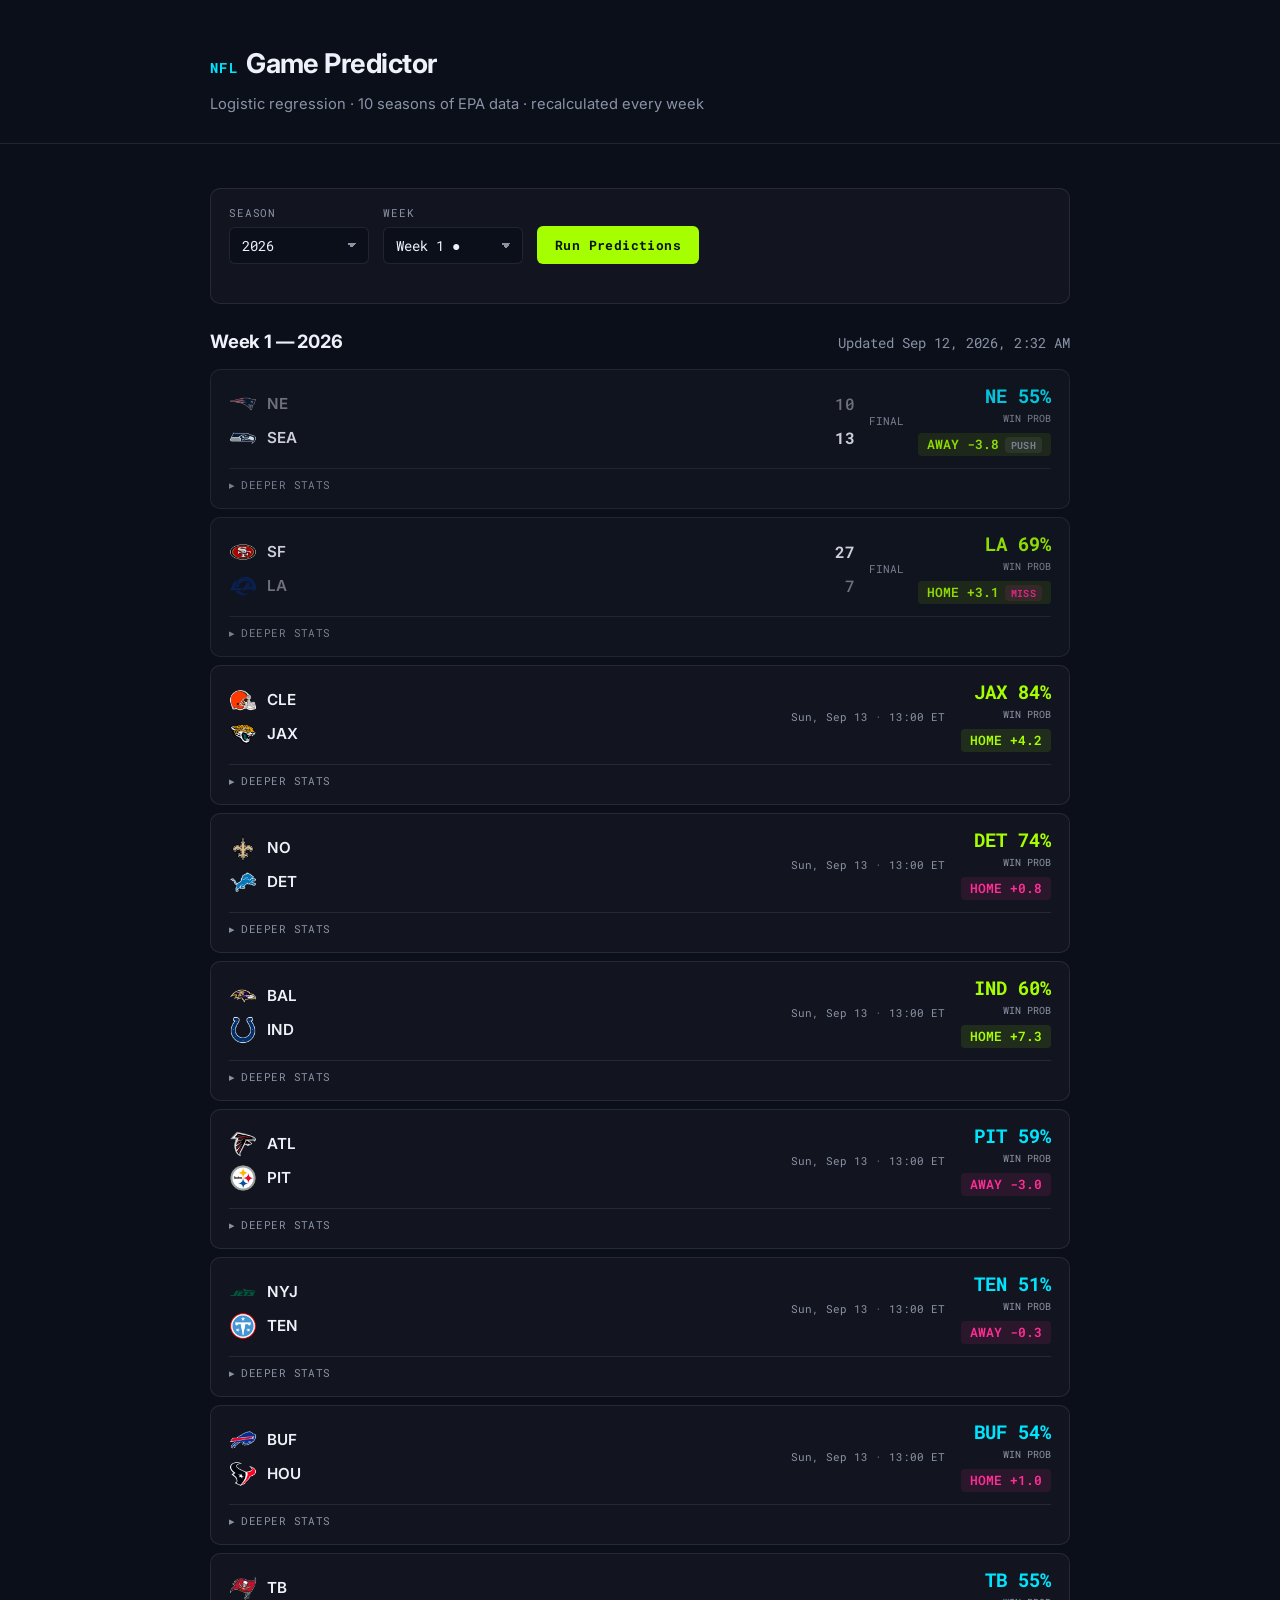
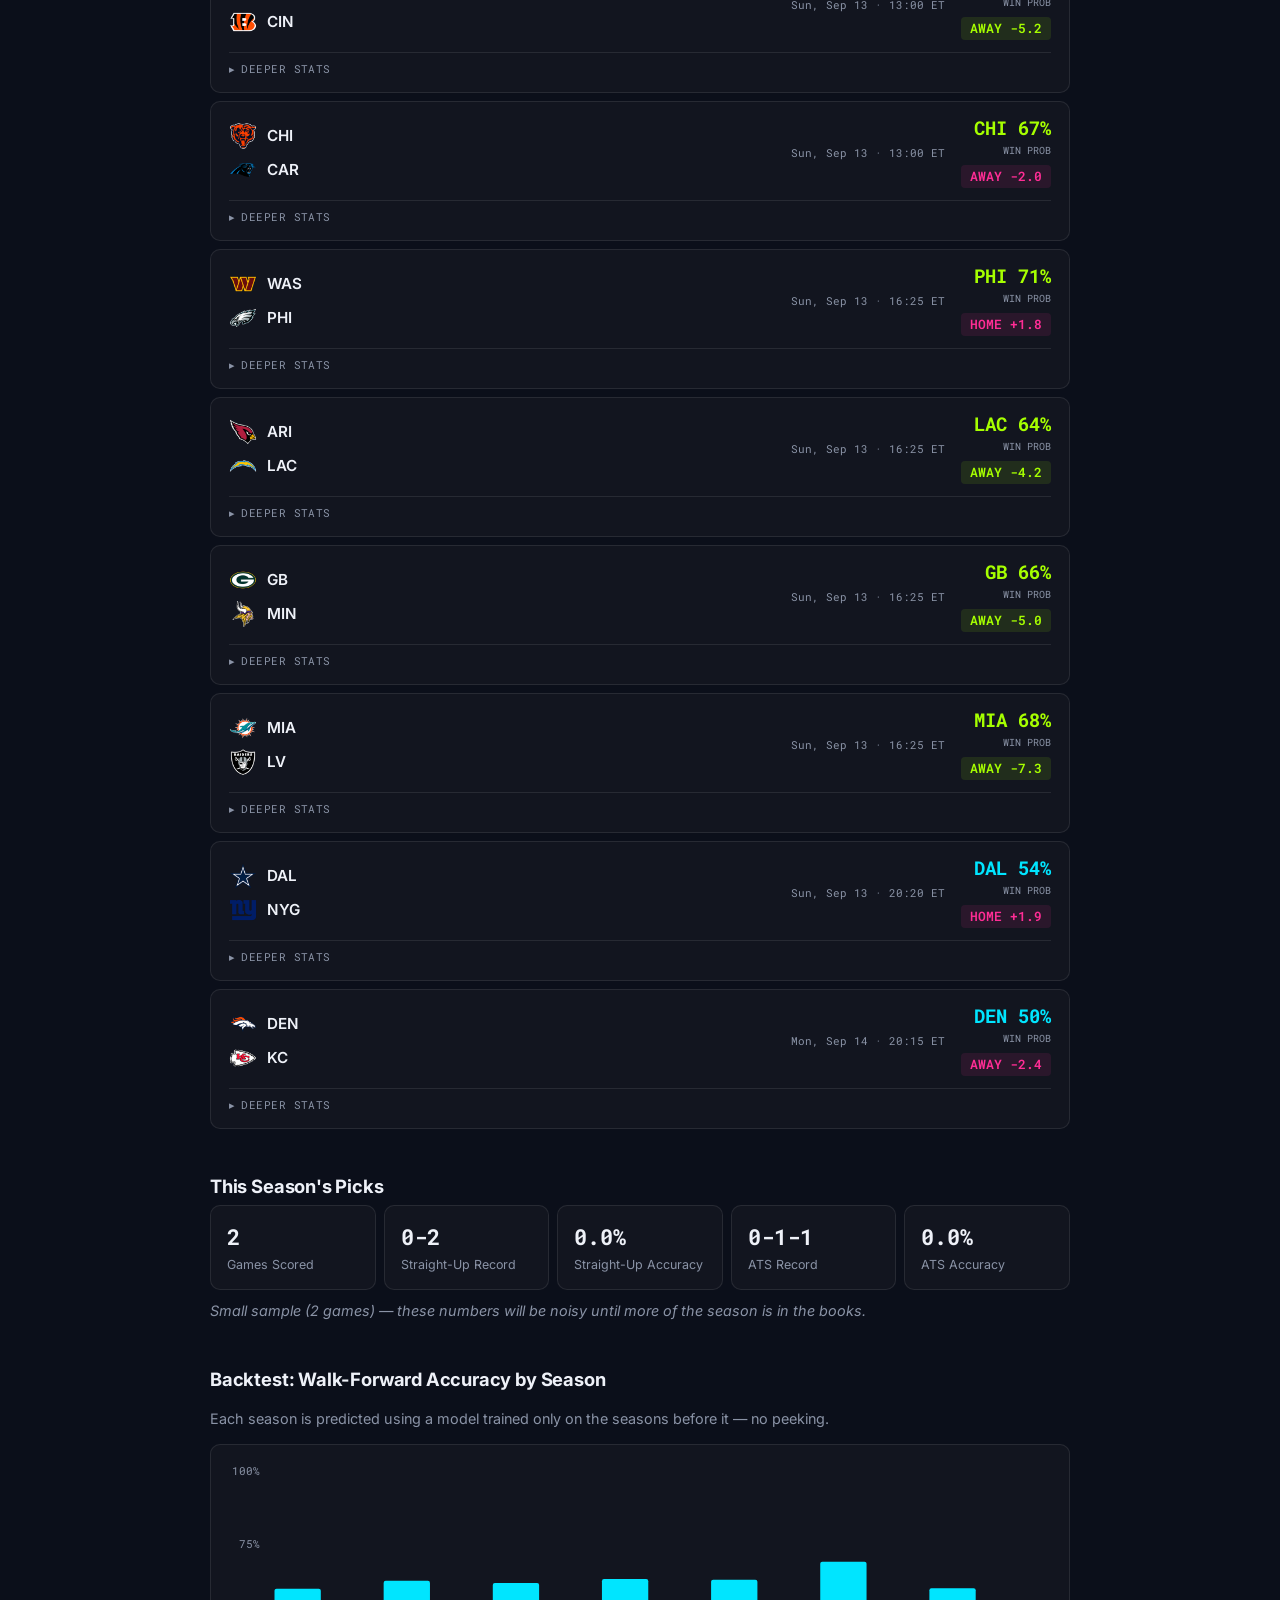
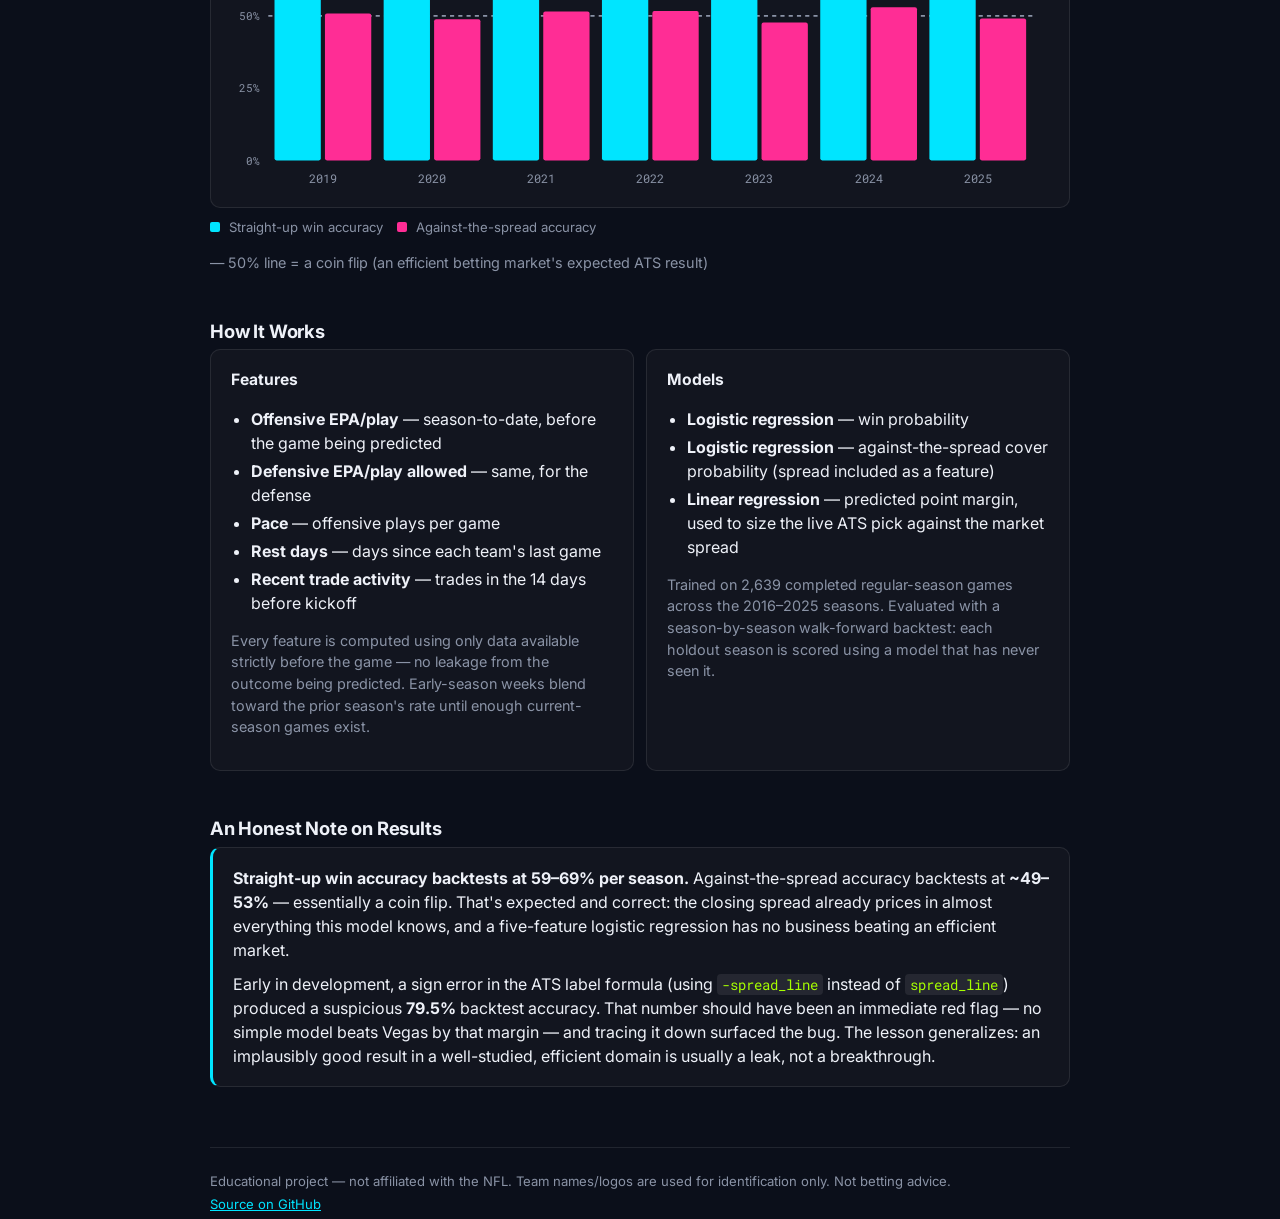
==== docs/index.html @ f8f548cf "Initial commit: NFL game predictor with live GitHub Pages dashboard Logistic regression models (win " ====
<!DOCTYPE html>
<html lang="en">
<head>
<meta charset="UTF-8">
<meta name="viewport" content="width=device-width, initial-scale=1.0">
<title>NFL Game Predictor</title>
<meta name="description" content="A logistic regression model that predicts NFL game outcomes and spreads, trained on 10 seasons of play-by-play data, updated automatically every week.">
<link rel="icon" type="image/svg+xml" href="favicon.svg">

<meta property="og:type" content="website">
<meta property="og:title" content="NFL Game Predictor">
<meta property="og:description" content="A logistic regression model that predicts NFL game outcomes and ATS picks, trained on 10 seasons of play-by-play data, updated automatically every week.">
<meta property="og:url" content="https://jonacardiel.github.io/nfl-game-predictor/">
<meta name="twitter:card" content="summary">
<meta name="twitter:title" content="NFL Game Predictor">
<meta name="twitter:description" content="A logistic regression model that predicts NFL game outcomes and ATS picks, trained on 10 seasons of play-by-play data, updated automatically every week.">

<link rel="preconnect" href="https://fonts.googleapis.com">
<link rel="preconnect" href="https://fonts.gstatic.com" crossorigin>
<link href="https://fonts.googleapis.com/css2?family=Inter:wght@400;600;700&family=Roboto+Mono:wght@400;600;700&display=swap" rel="stylesheet">
<link rel="stylesheet" href="style.css">
</head>
<body>

<header class="site-header">
  <div class="wrap">
    <div class="brand">
      <span class="brand-mark">NFL</span>
      <h1>Game Predictor</h1>
    </div>
    <p class="tagline">Logistic regression &middot; 10 seasons of EPA data &middot; recalculated every week</p>
  </div>
</header>

<main class="wrap">

  <section id="predictions">
    <div class="console">
      <div class="console-row">
        <div class="field">
          <label for="season-select">Season</label>
          <select id="season-select"></select>
        </div>
        <div class="field">
          <label for="week-select">Week</label>
          <select id="week-select"></select>
        </div>
        <button id="run-btn" class="btn-run">
          <span class="btn-label">Run Predictions</span>
        </button>
      </div>
      <div id="console-status" class="console-status muted"></div>
    </div>

    <div id="loading-screen" class="loading-screen" hidden>
      <div class="progress-track"></div>
      <div class="loading-text">Running predictions&hellip;</div>
    </div>

    <div class="section-heading">
      <h2 id="week-title"></h2>
      <span id="last-updated" class="muted mono"></span>
    </div>
    <div id="games-list" class="games-list"></div>
  </section>

  <section id="scorecard">
    <h2>This Season's Picks</h2>
    <div id="scorecard-cards" class="scorecard-cards"></div>
    <p id="scorecard-caveat" class="muted small-sample-note" hidden></p>
  </section>

  <section id="performance">
    <h2>Backtest: Walk-Forward Accuracy by Season</h2>
    <p class="muted">Each season is predicted using a model trained only on the seasons before it — no peeking.</p>
    <div id="chart-container" class="chart-container"></div>
    <div class="legend">
      <span><i class="swatch win"></i> Straight-up win accuracy</span>
      <span><i class="swatch ats"></i> Against-the-spread accuracy</span>
      <span class="muted">— 50% line = a coin flip (an efficient betting market's expected ATS result)</span>
    </div>
  </section>

  <section id="how-it-works">
    <h2>How It Works</h2>
    <div class="how-grid">
      <div class="how-card">
        <h3>Features</h3>
        <ul>
          <li><strong>Offensive EPA/play</strong> — season-to-date, before the game being predicted</li>
          <li><strong>Defensive EPA/play allowed</strong> — same, for the defense</li>
          <li><strong>Pace</strong> — offensive plays per game</li>
          <li><strong>Rest days</strong> — days since each team's last game</li>
          <li><strong>Recent trade activity</strong> — trades in the 14 days before kickoff</li>
        </ul>
        <p class="muted">Every feature is computed using only data available strictly before the game — no leakage from the outcome being predicted. Early-season weeks blend toward the prior season's rate until enough current-season games exist.</p>
      </div>
      <div class="how-card">
        <h3>Models</h3>
        <ul>
          <li><strong>Logistic regression</strong> — win probability</li>
          <li><strong>Logistic regression</strong> — against-the-spread cover probability (spread included as a feature)</li>
          <li><strong>Linear regression</strong> — predicted point margin, used to size the live ATS pick against the market spread</li>
        </ul>
        <p class="muted">Trained on 2,639 completed regular-season games across the 2016–2025 seasons. Evaluated with a season-by-season walk-forward backtest: each holdout season is scored using a model that has never seen it.</p>
      </div>
    </div>
  </section>

  <section id="honest-results">
    <h2>An Honest Note on Results</h2>
    <div class="callout">
      <p><strong>Straight-up win accuracy backtests at 59–69% per season.</strong> Against-the-spread accuracy backtests at <strong>~49–53%</strong> — essentially a coin flip. That's expected and correct: the closing spread already prices in almost everything this model knows, and a five-feature logistic regression has no business beating an efficient market.</p>
      <p>Early in development, a sign error in the ATS label formula (using <code>-spread_line</code> instead of <code>spread_line</code>) produced a suspicious <strong>79.5%</strong> backtest accuracy. That number should have been an immediate red flag — no simple model beats Vegas by that margin — and tracing it down surfaced the bug. The lesson generalizes: an implausibly good result in a well-studied, efficient domain is usually a leak, not a breakthrough.</p>
    </div>
  </section>

  <footer class="site-footer">
    <p>Educational project — not affiliated with the NFL. Team names/logos are used for identification only. Not betting advice.</p>
    <p><a href="https://github.com/jonacardiel/nfl-game-predictor" target="_blank" rel="noopener">Source on GitHub</a></p>
  </footer>

</main>

<script src="app.js"></script>
</body>
</html>
---- docs/style.css ----
:root {
  --bg-primary: #0b0f1a;
  --bg-surface: #12151f;
  --bg-surface-hover: #171b28;
  --border: rgba(255, 255, 255, 0.09);

  --accent-cyan: #00e5ff;
  --accent-lime: #a6ff00;
  --accent-magenta: #ff2d95;

  --text-primary: #eef1f8;
  --text-secondary: #8a93a6;

  --font-ui: "Inter", -apple-system, BlinkMacSystemFont, "Segoe UI", Roboto, Helvetica, Arial, sans-serif;
  --font-mono: "Roboto Mono", "SFMono-Regular", Consolas, "Liberation Mono", Menlo, monospace;

  --radius: 10px;
}

* { box-sizing: border-box; }

html { color-scheme: dark; }

body {
  margin: 0;
  background: var(--bg-primary);
  color: var(--text-primary);
  font-family: var(--font-ui);
  line-height: 1.5;
  -webkit-font-smoothing: antialiased;
}

.wrap { max-width: 900px; margin: 0 auto; padding: 0 20px; }
.muted { color: var(--text-secondary); font-size: 0.9rem; }
.mono { font-family: var(--font-mono); }

/* Header */
.site-header { padding: 44px 0 28px; border-bottom: 1px solid var(--border); }
.brand { display: flex; align-items: baseline; gap: 8px; }
.brand-mark {
  font-family: var(--font-mono);
  font-size: 0.85rem;
  font-weight: 700;
  letter-spacing: 0.1em;
  color: var(--accent-cyan);
}
.site-header h1 {
  margin: 0;
  font-size: 1.7rem;
  font-weight: 700;
  letter-spacing: -0.02em;
}
.site-header .tagline { margin: 8px 0 0; color: var(--text-secondary); font-size: 0.92rem; }

main { padding-bottom: 60px; }
section { margin-top: 44px; }
section h2 { font-size: 1.15rem; margin-bottom: 4px; letter-spacing: -0.01em; font-weight: 700; }

.section-heading {
  display: flex;
  justify-content: space-between;
  align-items: baseline;
  flex-wrap: wrap;
  gap: 6px;
  margin: 24px 0 14px;
}
.section-heading h2 { margin: 0; }

/* Surface: the one shared card style, used flat everywhere */
.console,
.game-card,
.stat-card,
.chart-container,
.how-card {
  background: var(--bg-surface);
  border: 1px solid var(--border);
  border-radius: var(--radius);
}

/* Console (season/week control bar) */
.console { padding: 16px 18px; }
.console-row {
  display: flex;
  align-items: flex-end;
  gap: 14px;
  flex-wrap: wrap;
}
.field { display: flex; flex-direction: column; gap: 6px; }
.field label {
  font-family: var(--font-mono);
  font-size: 0.68rem;
  letter-spacing: 0.08em;
  text-transform: uppercase;
  color: var(--text-secondary);
}
.field select {
  background: var(--bg-primary);
  border: 1px solid var(--border);
  color: var(--text-primary);
  font-family: var(--font-mono);
  font-size: 0.88rem;
  padding: 8px 32px 8px 12px;
  border-radius: 6px;
  min-width: 140px;
  appearance: none;
  cursor: pointer;
  background-image: linear-gradient(45deg, transparent 50%, var(--text-secondary) 50%), linear-gradient(135deg, var(--text-secondary) 50%, transparent 50%);
  background-position: calc(100% - 16px) center, calc(100% - 11px) center;
  background-size: 5px 5px, 5px 5px;
  background-repeat: no-repeat;
}
.field select:focus { outline: none; border-color: var(--accent-cyan); }

.btn-run {
  font-family: var(--font-mono);
  font-weight: 700;
  font-size: 0.82rem;
  letter-spacing: 0.03em;
  color: #05130a;
  background: var(--accent-lime);
  border: none;
  border-radius: 6px;
  padding: 10px 18px;
  cursor: pointer;
}
.btn-run:hover { background: #b8ff33; }
.btn-run:disabled { opacity: 0.5; cursor: default; }

.console-status { margin-top: 10px; font-family: var(--font-mono); font-size: 0.78rem; min-height: 1em; color: var(--accent-magenta); }

/* Loading state — a plain indeterminate progress bar, not a decorative animation */
.loading-screen {
  display: flex;
  flex-direction: column;
  align-items: center;
  justify-content: center;
  gap: 14px;
  padding: 48px 20px;
}
.loading-screen[hidden] { display: none; }
.progress-track {
  width: 200px;
  height: 3px;
  border-radius: 2px;
  background: var(--border);
  overflow: hidden;
  position: relative;
}
.progress-track::after {
  content: "";
  position: absolute;
  top: 0;
  left: -40%;
  width: 40%;
  height: 100%;
  background: var(--accent-cyan);
  animation: indeterminate 1.1s ease-in-out infinite;
}
@keyframes indeterminate {
  0% { left: -40%; }
  100% { left: 100%; }
}
.loading-text {
  font-family: var(--font-mono);
  font-size: 0.76rem;
  letter-spacing: 0.08em;
  color: var(--text-secondary);
}

/* Game cards */
.games-list { display: flex; flex-direction: column; gap: 8px; }

.game-card {
  padding: 16px 18px;
  transition: border-color 0.12s ease;
}
.game-card:hover { border-color: rgba(255, 255, 255, 0.18); }
.game-card.is-final { opacity: 0.85; }

.card-top { display: flex; align-items: center; gap: 14px; }

.matchup-teams { flex: 1; min-width: 0; }
.team-row { display: flex; align-items: center; gap: 10px; padding: 3px 0; }
.team-logo { width: 28px; height: 28px; object-fit: contain; flex-shrink: 0; }
.team-abbr { font-weight: 600; font-size: 0.95rem; min-width: 38px; }
.team-score { margin-left: auto; font-family: var(--font-mono); font-weight: 700; font-size: 1.02rem; }
.team-row.is-loser { opacity: 0.5; }
.team-row.is-loser .team-score { font-weight: 500; }

.kickoff-tag {
  font-family: var(--font-mono);
  font-size: 0.68rem;
  color: var(--text-secondary);
  text-align: right;
  white-space: nowrap;
}

.headline-stats {
  display: flex;
  flex-direction: column;
  align-items: flex-end;
  gap: 6px;
  min-width: 92px;
}
.win-prob {
  font-family: var(--font-mono);
  font-weight: 700;
  font-size: 1.2rem;
  line-height: 1;
}
.win-prob.value-lime { color: var(--accent-lime); }
.win-prob.value-magenta { color: var(--accent-magenta); }
.win-prob.value-cyan { color: var(--accent-cyan); }
.win-prob-label { font-family: var(--font-mono); font-size: 0.65rem; color: var(--text-secondary); }

.ats-line {
  font-family: var(--font-mono);
  font-size: 0.8rem;
  padding: 2px 9px;
  border-radius: 4px;
  font-weight: 600;
  white-space: nowrap;
}
.ats-line.value-lime { background: rgba(166, 255, 0, 0.1); color: var(--accent-lime); }
.ats-line.value-magenta { background: rgba(255, 45, 149, 0.1); color: var(--accent-magenta); }

.badge-inline {
  font-family: var(--font-mono);
  font-size: 0.64rem;
  font-weight: 700;
  letter-spacing: 0.03em;
  padding: 1px 6px;
  border-radius: 4px;
  margin-left: 6px;
}
.badge-inline.correct { background: rgba(166, 255, 0, 0.12); color: var(--accent-lime); }
.badge-inline.incorrect { background: rgba(255, 45, 149, 0.12); color: var(--accent-magenta); }
.badge-inline.push { background: rgba(255, 255, 255, 0.07); color: var(--text-secondary); }

/* Progressive disclosure */
.expand-toggle {
  display: flex;
  align-items: center;
  gap: 6px;
  width: 100%;
  margin-top: 12px;
  padding: 8px 0 0;
  border: none;
  border-top: 1px solid var(--border);
  background: none;
  cursor: pointer;
  font-family: var(--font-mono);
  font-size: 0.7rem;
  letter-spacing: 0.04em;
  color: var(--text-secondary);
  user-select: none;
}
.expand-toggle:hover { color: var(--text-primary); }
.expand-toggle:focus-visible { outline: 2px solid var(--accent-cyan); outline-offset: 2px; }
.expand-toggle .chevron { transition: transform 0.12s ease; font-size: 0.68rem; }
.game-card.is-expanded .expand-toggle .chevron { transform: rotate(90deg); }

.card-detail {
  display: none;
  margin-top: 14px;
  padding-top: 14px;
  border-top: 1px solid var(--border);
}
.game-card.is-expanded .card-detail { display: block; }

.detail-grid {
  display: grid;
  grid-template-columns: repeat(auto-fit, minmax(120px, 1fr));
  gap: 10px 16px;
  margin-bottom: 14px;
}
.detail-item .detail-label {
  font-family: var(--font-mono);
  font-size: 0.63rem;
  text-transform: uppercase;
  letter-spacing: 0.04em;
  color: var(--text-secondary);
  display: block;
}
.detail-item .detail-value {
  font-family: var(--font-mono);
  font-size: 0.9rem;
  font-weight: 600;
}

.sparkline-block { margin-top: 6px; }
.sparkline-block .detail-label {
  font-family: var(--font-mono);
  font-size: 0.63rem;
  text-transform: uppercase;
  letter-spacing: 0.04em;
  color: var(--text-secondary);
  display: block;
  margin-bottom: 6px;
}
.sparkline-block svg { width: 100%; height: 48px; display: block; }
.sparkline-empty { font-size: 0.78rem; color: var(--text-secondary); font-style: italic; }

/* Scorecard */
.scorecard-cards {
  display: grid;
  grid-template-columns: repeat(auto-fit, minmax(150px, 1fr));
  gap: 8px;
}
.stat-card { padding: 14px 16px; }
.stat-card .stat-value { font-family: var(--font-mono); font-size: 1.4rem; font-weight: 700; color: var(--text-primary); }
.stat-card .stat-label { color: var(--text-secondary); font-size: 0.78rem; margin-top: 3px; }

.small-sample-note { margin-top: 10px; font-style: italic; }

/* Chart */
.chart-container { padding: 16px; }
.chart-container svg { width: 100%; height: auto; display: block; }
.legend {
  display: flex;
  flex-wrap: wrap;
  gap: 14px;
  margin-top: 10px;
  font-size: 0.82rem;
  color: var(--text-secondary);
  align-items: center;
}
.legend .swatch { display: inline-block; width: 10px; height: 10px; border-radius: 2px; margin-right: 5px; }
.legend .swatch.win { background: var(--accent-cyan); }
.legend .swatch.ats { background: var(--accent-magenta); }

/* How it works */
.how-grid { display: grid; grid-template-columns: 1fr 1fr; gap: 12px; }
.how-card { padding: 18px 20px; }
.how-card h3 { margin-top: 0; font-size: 0.98rem; }
.how-card ul { margin: 0 0 10px; padding-left: 20px; }
.how-card li { margin-bottom: 4px; }

@media (max-width: 640px) {
  .how-grid { grid-template-columns: 1fr; }
  .card-top { flex-wrap: wrap; }
  .headline-stats { min-width: 0; }
}

/* Callout */
.callout {
  background: var(--bg-surface);
  border: 1px solid var(--border);
  border-left: 3px solid var(--accent-cyan);
  border-radius: var(--radius);
  padding: 18px 20px;
}
.callout p { margin: 0 0 10px; }
.callout p:last-child { margin-bottom: 0; }
.callout code {
  background: rgba(255, 255, 255, 0.08);
  padding: 1px 5px;
  border-radius: 4px;
  font-family: var(--font-mono);
  font-size: 0.88em;
  color: var(--accent-lime);
}

/* Footer */
.site-footer {
  margin-top: 60px;
  padding-top: 20px;
  border-top: 1px solid var(--border);
  color: var(--text-secondary);
  font-size: 0.82rem;
}
.site-footer a { color: var(--accent-cyan); }
.site-footer p { margin: 4px 0; }
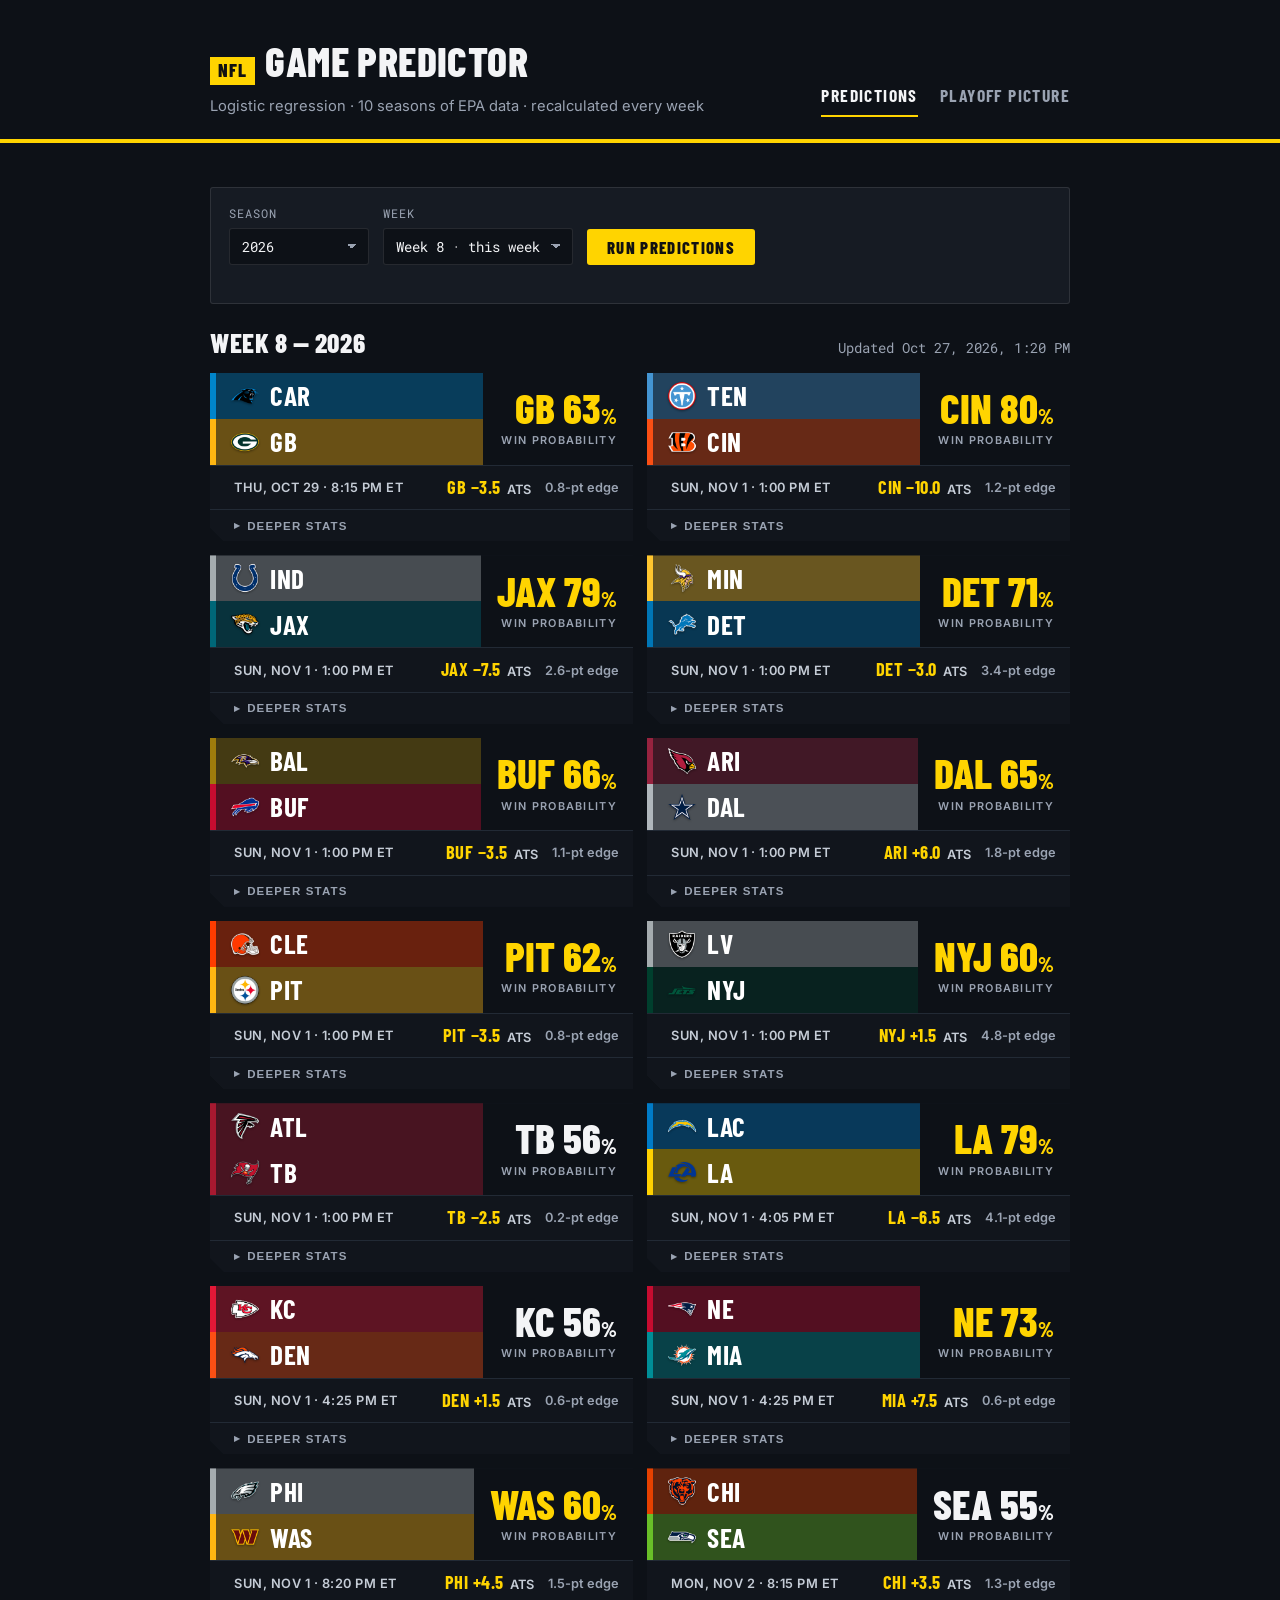
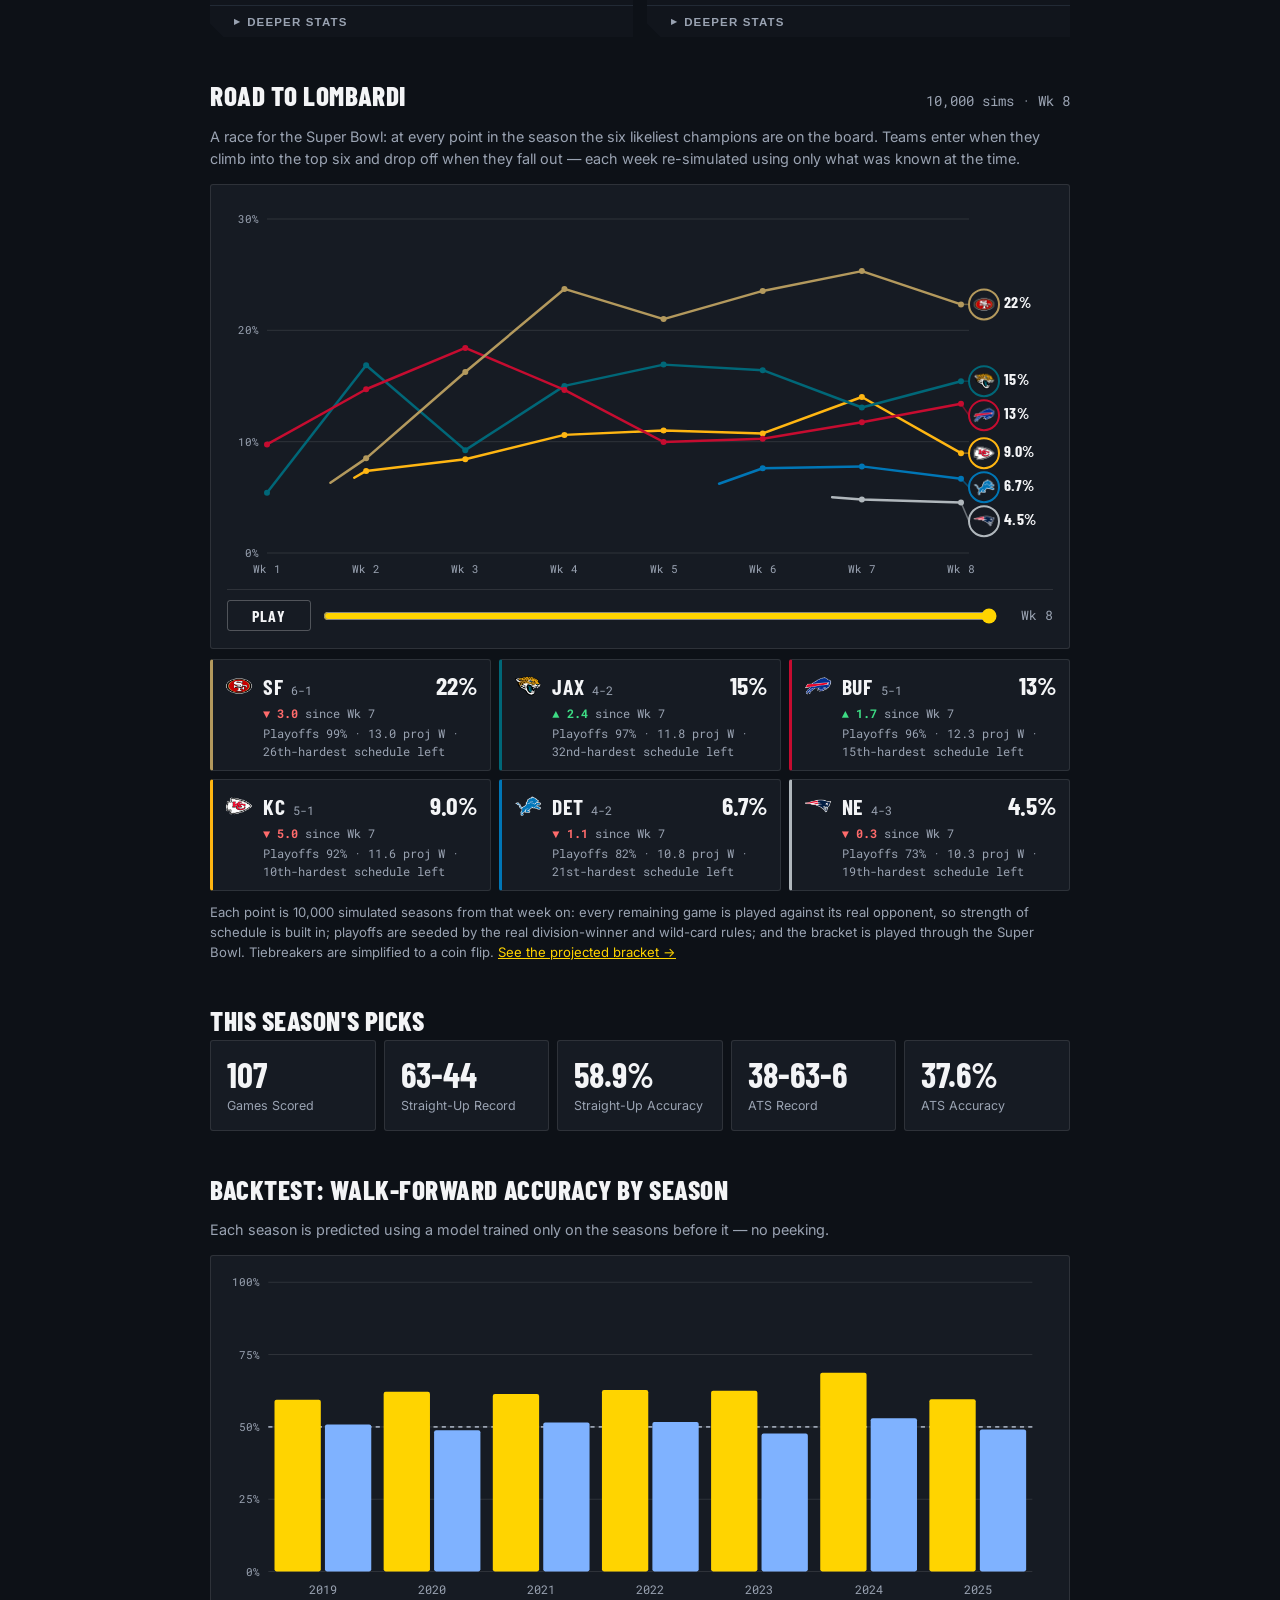
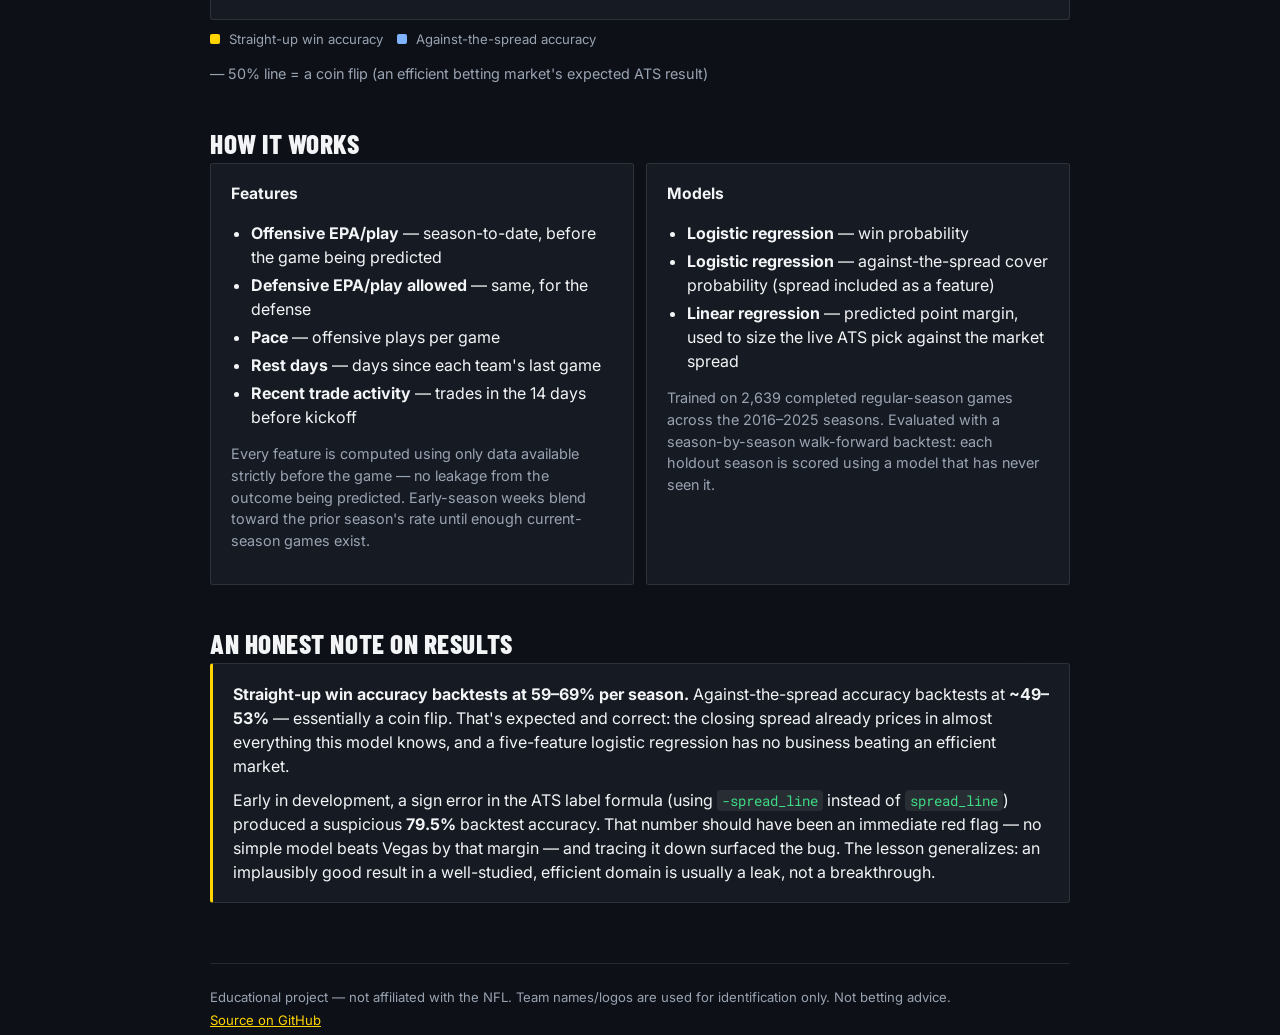
==== commit 6687719f: "Add Road to Lombardi, playoff bracket, audit fixes, broadcast redesign - Season simulation (season_s" ====
--- a/docs/index.html
+++ b/docs/index.html
@@ -17,18 +17,25 @@
 
 <link rel="preconnect" href="https://fonts.googleapis.com">
 <link rel="preconnect" href="https://fonts.gstatic.com" crossorigin>
-<link href="https://fonts.googleapis.com/css2?family=Inter:wght@400;600;700&family=Roboto+Mono:wght@400;600;700&display=swap" rel="stylesheet">
-<link rel="stylesheet" href="style.css">
+<link href="https://fonts.googleapis.com/css2?family=Barlow+Condensed:wght@500;600;700;800&family=Inter:wght@400;600;700&family=Roboto+Mono:wght@400;600;700&display=swap" rel="stylesheet">
+<!-- Bump ?v= on every CSS/JS change so browsers don't pair new HTML with a cached old file. -->
+<link rel="stylesheet" href="style.css?v=2026-10-28.3">
 </head>
 <body>
 
 <header class="site-header">
-  <div class="wrap">
-    <div class="brand">
-      <span class="brand-mark">NFL</span>
-      <h1>Game Predictor</h1>
+  <div class="wrap header-row">
+    <div>
+      <div class="brand">
+        <span class="brand-mark">NFL</span>
+        <h1>Game Predictor</h1>
+      </div>
+      <p class="tagline">Logistic regression &middot; 10 seasons of EPA data &middot; recalculated every week</p>
     </div>
-    <p class="tagline">Logistic regression &middot; 10 seasons of EPA data &middot; recalculated every week</p>
+    <nav class="site-nav" aria-label="Pages">
+      <a href="./" aria-current="page">Predictions</a>
+      <a href="bracket.html">Playoff Picture</a>
+    </nav>
   </div>
 </header>
 
@@ -62,6 +69,24 @@
       <span id="last-updated" class="muted mono"></span>
     </div>
     <div id="games-list" class="games-list"></div>
+  </section>
+
+  <section id="lombardi" hidden>
+    <div class="section-heading">
+      <h2>Road to Lombardi</h2>
+      <span id="lombardi-meta" class="muted mono"></span>
+    </div>
+    <p class="muted">A race for the Super Bowl: at every point in the season the six likeliest champions are on the board. Teams enter when they climb into the top six and drop off when they fall out — each week re-simulated using only what was known at the time.</p>
+    <div class="chart-container lombardi-chart">
+      <div id="lombardi-plot" class="lombardi-plot"></div>
+      <div class="lombardi-controls">
+        <button id="lombardi-play" class="btn-ghost" type="button">Play</button>
+        <input id="lombardi-scrub" type="range" min="0" max="0" step="0.01" value="0" aria-label="Season week">
+        <span id="lombardi-week" class="lombardi-week" aria-live="polite"></span>
+      </div>
+    </div>
+    <div id="lombardi-legend" class="lombardi-legend"></div>
+    <p class="muted lombardi-note">Each point is <span id="lombardi-sims">10,000</span> simulated seasons from that week on: every remaining game is played against its real opponent, so strength of schedule is built in; playoffs are seeded by the real division-winner and wild-card rules; and the bracket is played through the Super Bowl. Tiebreakers are simplified to a coin flip. <a href="bracket.html">See the projected bracket &rarr;</a></p>
   </section>
 
   <section id="scorecard">
@@ -122,6 +147,6 @@
 
 </main>
 
-<script src="app.js"></script>
+<script src="app.js?v=2026-10-28.3"></script>
 </body>
 </html>
--- a/docs/style.css
+++ b/docs/style.css
@@ -1,20 +1,23 @@
 :root {
-  --bg-primary: #0b0f1a;
-  --bg-surface: #12151f;
-  --bg-surface-hover: #171b28;
-  --border: rgba(255, 255, 255, 0.09);
-
-  --accent-cyan: #00e5ff;
-  --accent-lime: #a6ff00;
-  --accent-magenta: #ff2d95;
-
-  --text-primary: #eef1f8;
-  --text-secondary: #8a93a6;
+  --bg-primary: #0d1117;
+  --bg-surface: #161b23;
+  --bg-surface-hover: #1c222c;
+  --border: rgba(255, 255, 255, 0.1);
+
+  /* First-down-line yellow is the one brand accent; green/red only ever mean hit/miss. */
+  --accent: #ffd400;
+  --good: #3ddc84;
+  --bad: #ff6b6b;
+  --series-b: #7fb2ff;
+
+  --text-primary: #f3f4f6;
+  --text-secondary: #9aa3b2;
 
   --font-ui: "Inter", -apple-system, BlinkMacSystemFont, "Segoe UI", Roboto, Helvetica, Arial, sans-serif;
+  --font-display: "Barlow Condensed", "Arial Narrow", "Roboto Condensed", Impact, sans-serif;
   --font-mono: "Roboto Mono", "SFMono-Regular", Consolas, "Liberation Mono", Menlo, monospace;
 
-  --radius: 10px;
+  --radius: 3px;
 }
 
 * { box-sizing: border-box; }
@@ -35,26 +38,62 @@
 .mono { font-family: var(--font-mono); }
 
 /* Header */
-.site-header { padding: 44px 0 28px; border-bottom: 1px solid var(--border); }
-.brand { display: flex; align-items: baseline; gap: 8px; }
+.site-header { padding: 40px 0 0; border-bottom: 4px solid var(--accent); }
+.brand { display: flex; align-items: baseline; gap: 10px; }
 .brand-mark {
-  font-family: var(--font-mono);
-  font-size: 0.85rem;
-  font-weight: 700;
-  letter-spacing: 0.1em;
-  color: var(--accent-cyan);
+  font-family: var(--font-display);
+  font-size: 1.15rem;
+  font-weight: 800;
+  letter-spacing: 0.06em;
+  color: #111;
+  background: var(--accent);
+  padding: 0 8px;
+  line-height: 1.5;
 }
 .site-header h1 {
   margin: 0;
-  font-size: 1.7rem;
+  font-family: var(--font-display);
+  font-size: 2.6rem;
+  font-weight: 800;
+  line-height: 1;
+  letter-spacing: 0.01em;
+  text-transform: uppercase;
+}
+.site-header .tagline { margin: 10px 0 0; color: var(--text-secondary); font-size: 0.92rem; }
+
+.header-row { display: flex; justify-content: space-between; align-items: flex-end; flex-wrap: wrap; gap: 16px 32px; padding-bottom: 22px; }
+.site-nav { display: flex; gap: 22px; }
+.site-nav a {
+  font-family: var(--font-display);
+  font-size: 1.1rem;
   font-weight: 700;
-  letter-spacing: -0.02em;
-}
-.site-header .tagline { margin: 8px 0 0; color: var(--text-secondary); font-size: 0.92rem; }
+  letter-spacing: 0.08em;
+  text-transform: uppercase;
+  color: var(--text-secondary);
+  text-decoration: none;
+  padding: 6px 0;
+  border-bottom: 2px solid transparent;
+}
+.site-nav a:hover { color: var(--text-primary); }
+.site-nav a[aria-current="page"] { color: var(--text-primary); border-bottom-color: var(--accent); }
+.site-nav a:focus-visible { outline: 2px solid var(--accent); outline-offset: 3px; }
+
+.wrap-wide { max-width: 1240px; }
+
+/* Shared SVG chart text */
+.chart-axis { font-family: var(--font-mono); font-size: 11px; fill: var(--text-secondary); }
 
 main { padding-bottom: 60px; }
 section { margin-top: 44px; }
-section h2 { font-size: 1.15rem; margin-bottom: 4px; letter-spacing: -0.01em; font-weight: 700; }
+section h2 {
+  font-family: var(--font-display);
+  font-size: 1.7rem;
+  line-height: 1.1;
+  margin-bottom: 4px;
+  letter-spacing: 0.02em;
+  text-transform: uppercase;
+  font-weight: 800;
+}
 
 .section-heading {
   display: flex;
@@ -68,7 +107,6 @@
 
 /* Surface: the one shared card style, used flat everywhere */
 .console,
-.game-card,
 .stat-card,
 .chart-container,
 .how-card {
@@ -88,7 +126,7 @@
 .field { display: flex; flex-direction: column; gap: 6px; }
 .field label {
   font-family: var(--font-mono);
-  font-size: 0.68rem;
+  font-size: 0.75rem;
   letter-spacing: 0.08em;
   text-transform: uppercase;
   color: var(--text-secondary);
@@ -100,7 +138,7 @@
   font-family: var(--font-mono);
   font-size: 0.88rem;
   padding: 8px 32px 8px 12px;
-  border-radius: 6px;
+  border-radius: var(--radius);
   min-width: 140px;
   appearance: none;
   cursor: pointer;
@@ -109,24 +147,28 @@
   background-size: 5px 5px, 5px 5px;
   background-repeat: no-repeat;
 }
-.field select:focus { outline: none; border-color: var(--accent-cyan); }
+.field select:focus { border-color: var(--accent); }
+.field select:focus-visible { outline: 2px solid var(--accent); outline-offset: 2px; }
 
 .btn-run {
-  font-family: var(--font-mono);
-  font-weight: 700;
-  font-size: 0.82rem;
-  letter-spacing: 0.03em;
-  color: #05130a;
-  background: var(--accent-lime);
+  font-family: var(--font-display);
+  font-weight: 800;
+  font-size: 1.05rem;
+  letter-spacing: 0.08em;
+  text-transform: uppercase;
+  color: #111;
+  background: var(--accent);
   border: none;
-  border-radius: 6px;
-  padding: 10px 18px;
+  border-radius: var(--radius);
+  padding: 8px 20px;
   cursor: pointer;
 }
-.btn-run:hover { background: #b8ff33; }
+.btn-run:hover { background: #ffe033; }
+.btn-run:active { background: #e6bf00; transform: scale(0.97); }
+.btn-run:focus-visible { outline: 2px solid var(--accent); outline-offset: 2px; }
 .btn-run:disabled { opacity: 0.5; cursor: default; }
 
-.console-status { margin-top: 10px; font-family: var(--font-mono); font-size: 0.78rem; min-height: 1em; color: var(--accent-magenta); }
+.console-status { margin-top: 10px; font-family: var(--font-mono); font-size: 0.78rem; min-height: 1em; color: var(--bad); }
 
 /* Loading state — a plain indeterminate progress bar, not a decorative animation */
 .loading-screen {
@@ -153,7 +195,7 @@
   left: -40%;
   width: 40%;
   height: 100%;
-  background: var(--accent-cyan);
+  background: var(--accent);
   animation: indeterminate 1.1s ease-in-out infinite;
 }
 @keyframes indeterminate {
@@ -167,75 +209,107 @@
   color: var(--text-secondary);
 }
 
-/* Game cards */
-.games-list { display: flex; flex-direction: column; gap: 8px; }
+/* Game cards: a TV score bug. Team-color slabs on the left, win probability on the right,
+   a data strip along the bottom. Collapsed cards use a darkened tint of each team's color so
+   sixteen of them don't shout; expanding a card brings the slabs up to full color. */
+.games-list {
+  display: grid;
+  grid-template-columns: repeat(2, minmax(0, 1fr));
+  gap: 14px;
+}
+.games-list.is-refreshing { opacity: 0.45; pointer-events: none; transition: opacity 0.1s ease; }
 
 .game-card {
-  padding: 16px 18px;
-  transition: border-color 0.12s ease;
-}
-.game-card:hover { border-color: rgba(255, 255, 255, 0.18); }
-.game-card.is-final { opacity: 0.85; }
-
-.card-top { display: flex; align-items: center; gap: 14px; }
-
-.matchup-teams { flex: 1; min-width: 0; }
-.team-row { display: flex; align-items: center; gap: 10px; padding: 3px 0; }
-.team-logo { width: 28px; height: 28px; object-fit: contain; flex-shrink: 0; }
-.team-abbr { font-weight: 600; font-size: 0.95rem; min-width: 38px; }
-.team-score { margin-left: auto; font-family: var(--font-mono); font-weight: 700; font-size: 1.02rem; }
-.team-row.is-loser { opacity: 0.5; }
-.team-row.is-loser .team-score { font-weight: 500; }
-
-.kickoff-tag {
-  font-family: var(--font-mono);
-  font-size: 0.68rem;
-  color: var(--text-secondary);
-  text-align: right;
-  white-space: nowrap;
-}
+  background: var(--bg-surface);
+  clip-path: polygon(0 0, 100% 0, 100% 100%, 14px 100%, 0 calc(100% - 14px));
+}
+.game-card.is-expanded { grid-column: 1 / -1; }
+
+.card-top { display: grid; grid-template-columns: minmax(0, 1fr) auto; align-items: stretch; }
+.matchup-teams { min-width: 0; }
+
+.team-row {
+  --fill: color-mix(in srgb, var(--team) 38%, #0d1117);
+  display: flex;
+  align-items: center;
+  gap: 10px;
+  height: 46px;
+  padding: 0 14px;
+  background: var(--fill);
+  border-left: 6px solid var(--team);
+  color: #fff;
+  transition: background 0.15s ease;
+}
+.game-card.is-expanded .team-row { background: var(--team); color: var(--on-team); }
+.team-logo { width: 30px; height: 30px; object-fit: contain; flex-shrink: 0; filter: drop-shadow(0 1px 1px rgba(0, 0, 0, 0.4)); }
+.team-abbr { font-family: var(--font-display); font-weight: 700; font-size: 1.7rem; line-height: 1; letter-spacing: 0.02em; }
+.team-score { margin-left: auto; font-family: var(--font-display); font-weight: 800; font-size: 1.9rem; line-height: 1; }
+/* A finished game's loser steps back with a flatter fill, not opacity (keeps text contrast). */
+.team-row.is-loser { --fill: color-mix(in srgb, var(--team) 14%, #0d1117); color: var(--text-secondary); }
+.game-card.is-expanded .team-row.is-loser { background: color-mix(in srgb, var(--team) 40%, #0d1117); color: #fff; }
+.team-row.is-loser .team-score { font-weight: 600; }
+.team-row.is-loser .team-logo { opacity: 0.6; }
 
 .headline-stats {
   display: flex;
   flex-direction: column;
   align-items: flex-end;
+  justify-content: center;
   gap: 6px;
-  min-width: 92px;
+  min-width: 150px;
+  padding: 0 16px;
+  background: var(--bg-primary);
 }
 .win-prob {
-  font-family: var(--font-mono);
-  font-weight: 700;
-  font-size: 1.2rem;
-  line-height: 1;
-}
-.win-prob.value-lime { color: var(--accent-lime); }
-.win-prob.value-magenta { color: var(--accent-magenta); }
-.win-prob.value-cyan { color: var(--accent-cyan); }
-.win-prob-label { font-family: var(--font-mono); font-size: 0.65rem; color: var(--text-secondary); }
-
-.ats-line {
-  font-family: var(--font-mono);
+  font-family: var(--font-display);
+  font-weight: 800;
+  font-size: 2.6rem;
+  line-height: 0.9;
+  white-space: nowrap;
+  color: var(--text-primary);
+}
+.win-prob small { font-size: 0.5em; }
+.win-prob.value-lime { color: var(--accent); }
+.win-prob.value-muted { color: var(--text-secondary); }
+.win-prob-label {
+  font-size: 0.68rem;
+  font-weight: 600;
+  letter-spacing: 0.12em;
+  text-transform: uppercase;
+  color: var(--text-secondary);
+}
+
+.card-strip {
+  display: flex;
+  align-items: center;
+  flex-wrap: wrap;
+  gap: 4px 14px;
+  padding: 8px 14px 8px 24px;
+  background: #11151c;
+  border-top: 1px solid #222a35;
   font-size: 0.8rem;
-  padding: 2px 9px;
-  border-radius: 4px;
   font-weight: 600;
-  white-space: nowrap;
-}
-.ats-line.value-lime { background: rgba(166, 255, 0, 0.1); color: var(--accent-lime); }
-.ats-line.value-magenta { background: rgba(255, 45, 149, 0.1); color: var(--accent-magenta); }
+  color: #c5ccd6;
+}
+.kickoff-tag { margin-right: auto; font-size: 0.8rem; font-weight: 600; letter-spacing: 0.04em; text-transform: uppercase; color: #c5ccd6; white-space: nowrap; }
+.kickoff-tag.is-final { color: var(--text-primary); }
+.ats-line { white-space: nowrap; }
+.ats-line b { margin-right: 3px; font-family: var(--font-display); font-size: 1.15rem; font-weight: 700; letter-spacing: 0.03em; color: var(--accent); }
+.ats-line.value-muted, .ats-line.value-muted b { color: var(--text-secondary); }
+.ats-edge { color: var(--text-secondary); white-space: nowrap; }
 
 .badge-inline {
-  font-family: var(--font-mono);
-  font-size: 0.64rem;
-  font-weight: 700;
-  letter-spacing: 0.03em;
-  padding: 1px 6px;
-  border-radius: 4px;
   margin-left: 6px;
-}
-.badge-inline.correct { background: rgba(166, 255, 0, 0.12); color: var(--accent-lime); }
-.badge-inline.incorrect { background: rgba(255, 45, 149, 0.12); color: var(--accent-magenta); }
-.badge-inline.push { background: rgba(255, 255, 255, 0.07); color: var(--text-secondary); }
+  padding: 0 6px;
+  font-family: var(--font-display);
+  font-size: 0.85rem;
+  font-weight: 800;
+  letter-spacing: 0.08em;
+  color: #111;
+}
+.badge-inline.correct { background: var(--good); }
+.badge-inline.incorrect { background: var(--bad); }
+.badge-inline.push { background: var(--text-secondary); }
 
 /* Progressive disclosure */
 .expand-toggle {
@@ -243,28 +317,29 @@
   align-items: center;
   gap: 6px;
   width: 100%;
-  margin-top: 12px;
-  padding: 8px 0 0;
+  margin: 0;
+  padding: 9px 24px;
   border: none;
-  border-top: 1px solid var(--border);
-  background: none;
+  border-top: 1px solid #222a35;
+  background: #11151c;
   cursor: pointer;
-  font-family: var(--font-mono);
-  font-size: 0.7rem;
-  letter-spacing: 0.04em;
+  font-size: 0.72rem;
+  font-weight: 600;
+  letter-spacing: 0.1em;
+  text-transform: uppercase;
   color: var(--text-secondary);
   user-select: none;
 }
 .expand-toggle:hover { color: var(--text-primary); }
-.expand-toggle:focus-visible { outline: 2px solid var(--accent-cyan); outline-offset: 2px; }
+.expand-toggle:active { color: var(--accent); }
+.expand-toggle:focus-visible { outline: 2px solid var(--accent); outline-offset: 2px; }
 .expand-toggle .chevron { transition: transform 0.12s ease; font-size: 0.68rem; }
 .game-card.is-expanded .expand-toggle .chevron { transform: rotate(90deg); }
 
 .card-detail {
   display: none;
-  margin-top: 14px;
-  padding-top: 14px;
-  border-top: 1px solid var(--border);
+  padding: 16px 24px 18px;
+  border-top: 1px solid #222a35;
 }
 .game-card.is-expanded .card-detail { display: block; }
 
@@ -276,7 +351,7 @@
 }
 .detail-item .detail-label {
   font-family: var(--font-mono);
-  font-size: 0.63rem;
+  font-size: 0.75rem;
   text-transform: uppercase;
   letter-spacing: 0.04em;
   color: var(--text-secondary);
@@ -291,7 +366,7 @@
 .sparkline-block { margin-top: 6px; }
 .sparkline-block .detail-label {
   font-family: var(--font-mono);
-  font-size: 0.63rem;
+  font-size: 0.75rem;
   text-transform: uppercase;
   letter-spacing: 0.04em;
   color: var(--text-secondary);
@@ -300,6 +375,203 @@
 }
 .sparkline-block svg { width: 100%; height: 48px; display: block; }
 .sparkline-empty { font-size: 0.78rem; color: var(--text-secondary); font-style: italic; }
+
+/* Road to Lombardi */
+.lombardi-chart { padding: 12px 14px 10px; }
+.lombardi-plot svg { display: block; width: 100%; height: auto; overflow: visible; }
+.lombardi-team { transition: opacity 0.15s ease; }
+.lombardi-plot.has-focus .lombardi-team:not(.is-focused) { opacity: 0.15; }
+.lombardi-value { font-family: var(--font-display); font-size: 16px; letter-spacing: 0.02em; font-weight: 700; fill: var(--text-primary); }
+
+.lombardi-controls {
+  display: flex;
+  align-items: center;
+  gap: 12px;
+  margin-top: 8px;
+  padding-top: 10px;
+  border-top: 1px solid var(--border);
+}
+.btn-ghost {
+  font-family: var(--font-display);
+  font-size: 1rem;
+  font-weight: 700;
+  letter-spacing: 0.08em;
+  text-transform: uppercase;
+  color: var(--text-primary);
+  background: transparent;
+  border: 1px solid rgba(255, 255, 255, 0.25);
+  border-radius: var(--radius);
+  padding: 5px 0;
+  min-width: 84px;
+  cursor: pointer;
+}
+.btn-ghost:hover { border-color: var(--accent); }
+.btn-ghost:active { transform: scale(0.97); }
+.btn-ghost:focus-visible { outline: 2px solid var(--accent); outline-offset: 2px; }
+.btn-ghost:disabled { opacity: 0.4; cursor: default; }
+/* Taller element = bigger touch target; the visible track stays thin. */
+#lombardi-scrub { flex: 1; min-width: 0; height: 32px; margin: 0; accent-color: var(--accent); cursor: pointer; }
+.lombardi-week { font-family: var(--font-mono); font-size: 0.8rem; color: var(--text-secondary); min-width: 44px; text-align: right; }
+
+.lombardi-legend { display: grid; grid-template-columns: repeat(3, 1fr); gap: 8px; margin-top: 10px; }
+.lombardi-row {
+  display: flex;
+  align-items: flex-start;
+  gap: 10px;
+  padding: 10px 12px;
+  font: inherit;
+  color: inherit;
+  text-align: left;
+  background: var(--bg-surface);
+  border: 1px solid var(--border);
+  border-left: 3px solid var(--team, var(--border));
+  border-radius: var(--radius);
+  cursor: pointer;
+}
+.lombardi-row:hover, .lombardi-row.is-focused { background: var(--bg-surface-hover); }
+.lombardi-row[aria-pressed="true"] { border-color: var(--team); }
+.lombardi-row:focus-visible { outline: 2px solid var(--accent); outline-offset: 2px; }
+.row-logo { width: 28px; height: 28px; object-fit: contain; flex-shrink: 0; margin-top: 2px; }
+.row-main { display: block; flex: 1; min-width: 0; }
+.row-top { display: flex; align-items: baseline; gap: 8px; }
+.row-abbr { font-family: var(--font-display); font-weight: 700; font-size: 1.35rem; letter-spacing: 0.03em; }
+.row-record { font-family: var(--font-mono); font-size: 0.78rem; color: var(--text-secondary); }
+.row-odds { margin-left: auto; font-family: var(--font-display); font-size: 1.6rem; line-height: 1; font-weight: 700; }
+.row-sub { display: block; margin-top: 2px; font-family: var(--font-mono); font-size: 0.75rem; color: var(--text-secondary); }
+.row-delta { font-weight: 700; }
+.row-delta.is-up { color: var(--good); }
+.row-delta.is-down { color: var(--bad); }
+.lombardi-note { margin-top: 12px; font-size: 0.82rem; }
+.lombardi-note a, .bracket-intro a { color: var(--accent); }
+
+@media (max-width: 860px) {
+  .lombardi-legend { grid-template-columns: repeat(2, 1fr); }
+}
+
+/* Playoff bracket page */
+.bracket-intro { margin-top: 6px; max-width: 760px; }
+.bracket {
+  display: grid;
+  grid-template-columns: minmax(0, 1fr) minmax(190px, 230px) minmax(0, 1fr);
+  gap: 16px;
+  margin-top: 18px;
+}
+.conf-block h3 {
+  margin: 0 0 10px;
+  font-family: var(--font-display);
+  font-size: 1.3rem;
+  font-weight: 800;
+  letter-spacing: 0.08em;
+  color: var(--text-secondary);
+}
+.conf-block.is-nfc h3 { text-align: right; }
+.conf-bracket { display: grid; grid-template-columns: repeat(3, minmax(0, 1fr)); gap: 10px; }
+.conf-block.is-nfc .bk-round:nth-child(1) { grid-column: 3; grid-row: 1; }
+.conf-block.is-nfc .bk-round:nth-child(2) { grid-column: 2; grid-row: 1; }
+.conf-block.is-nfc .bk-round:nth-child(3) { grid-column: 1; grid-row: 1; }
+.bk-round { display: flex; flex-direction: column; gap: 8px; }
+.bk-round-title {
+  font-family: var(--font-mono);
+  font-size: 0.72rem;
+  letter-spacing: 0.06em;
+  text-transform: uppercase;
+  color: var(--text-secondary);
+  text-align: center;
+}
+.bk-round-games { flex: 1; display: flex; flex-direction: column; justify-content: space-around; gap: 10px; }
+
+.bk-game {
+  background: var(--bg-surface);
+  border: 1px solid var(--border);
+  border-radius: 8px;
+  overflow: hidden;
+}
+.bk-team {
+  display: flex;
+  align-items: center;
+  gap: 6px;
+  padding: 7px 8px;
+  border-left: 3px solid var(--team, transparent);
+}
+.bk-team + .bk-team { border-top: 1px solid var(--border); }
+/* Color, not opacity, so the underdog's name/record/odds stay above 4.5:1. */
+.bk-team.is-out .bk-abbr,
+.bk-team.is-out .bk-prob { color: var(--text-secondary); font-weight: 500; }
+.bk-team.is-out .bk-logo { opacity: 0.45; }
+.bk-team.is-out { border-left-color: color-mix(in srgb, var(--team) 45%, transparent); }
+.bk-seed { width: 12px; font-family: var(--font-mono); font-size: 0.75rem; color: var(--text-secondary); text-align: right; flex-shrink: 0; }
+.bk-logo { width: 20px; height: 20px; object-fit: contain; flex-shrink: 0; }
+.bk-abbr { font-weight: 600; font-size: 0.88rem; }
+.bk-rec { font-family: var(--font-mono); font-size: 0.75rem; color: var(--text-secondary); }
+.bk-prob { margin-left: auto; font-family: var(--font-mono); font-size: 0.82rem; font-weight: 700; }
+.bk-prob.value-lime { color: var(--good); }
+.bk-prob.value-cyan { color: var(--accent); }
+.bk-prob.is-bye { font-size: 0.72rem; letter-spacing: 0.06em; color: var(--text-secondary); font-weight: 600; }
+
+.sb-block { display: flex; flex-direction: column; justify-content: center; gap: 10px; }
+.sb-block h3 {
+  margin: 0;
+  font-family: var(--font-mono);
+  font-size: 0.8rem;
+  letter-spacing: 0.1em;
+  color: var(--text-secondary);
+  text-align: center;
+}
+.sb-champ {
+  display: flex;
+  flex-direction: column;
+  align-items: center;
+  gap: 6px;
+  padding: 16px 12px;
+  background: var(--bg-surface);
+  border: 1px solid var(--border);
+  border-top: 3px solid var(--team, var(--accent));
+  border-radius: var(--radius);
+  text-align: center;
+}
+.sb-champ img { width: 56px; height: 56px; object-fit: contain; }
+.sb-champ-name { font-weight: 700; }
+.sb-champ-odds { font-family: var(--font-mono); font-size: 0.78rem; color: var(--text-secondary); }
+
+.odds-grid { display: grid; grid-template-columns: repeat(2, minmax(0, 1fr)); gap: 16px; margin-top: 14px; }
+.odds-grid h3 { margin: 0 0 8px; font-family: var(--font-mono); font-size: 0.8rem; letter-spacing: 0.1em; color: var(--text-secondary); }
+.table-scroll { overflow-x: auto; background: var(--bg-surface); border: 1px solid var(--border); border-radius: var(--radius); }
+.odds-table { width: 100%; border-collapse: collapse; font-size: 0.84rem; }
+.odds-table th {
+  padding: 8px 8px;
+  font-family: var(--font-mono);
+  font-size: 0.7rem;
+  font-weight: 600;
+  letter-spacing: 0.04em;
+  text-transform: uppercase;
+  color: var(--text-secondary);
+  text-align: right;
+  white-space: nowrap;
+  border-bottom: 1px solid var(--border);
+}
+.odds-table td {
+  padding: 6px 8px;
+  font-family: var(--font-mono);
+  text-align: right;
+  white-space: nowrap;
+  border-bottom: 1px solid var(--border);
+}
+.odds-table tbody tr:last-child td { border-bottom: none; }
+.odds-table th.team-col, .odds-table td.team-col { text-align: left; }
+.odds-table .team-cell { display: flex; align-items: center; gap: 8px; font-family: var(--font-ui); font-weight: 600; }
+.odds-table .team-cell img { width: 20px; height: 20px; object-fit: contain; }
+.odds-table tr.is-cutline td { border-bottom: 1px dashed var(--accent); }
+.odds-table .muted-cell { color: var(--text-secondary); }
+
+@media (max-width: 1000px) {
+  .bracket { grid-template-columns: minmax(0, 1fr); }
+  .conf-bracket { grid-template-columns: minmax(0, 1fr); }
+  .conf-block.is-nfc h3 { text-align: left; }
+  .conf-block.is-nfc .bk-round:nth-child(n) { grid-column: auto; grid-row: auto; }
+  .bk-round-games { display: grid; grid-template-columns: repeat(2, minmax(0, 1fr)); }
+  .bk-round-title { text-align: left; }
+  .odds-grid { grid-template-columns: minmax(0, 1fr); }
+}
 
 /* Scorecard */
 .scorecard-cards {
@@ -308,7 +580,7 @@
   gap: 8px;
 }
 .stat-card { padding: 14px 16px; }
-.stat-card .stat-value { font-family: var(--font-mono); font-size: 1.4rem; font-weight: 700; color: var(--text-primary); }
+.stat-card .stat-value { font-family: var(--font-display); font-size: 2.2rem; line-height: 1.1; font-weight: 700; color: var(--text-primary); }
 .stat-card .stat-label { color: var(--text-secondary); font-size: 0.78rem; margin-top: 3px; }
 
 .small-sample-note { margin-top: 10px; font-style: italic; }
@@ -326,8 +598,8 @@
   align-items: center;
 }
 .legend .swatch { display: inline-block; width: 10px; height: 10px; border-radius: 2px; margin-right: 5px; }
-.legend .swatch.win { background: var(--accent-cyan); }
-.legend .swatch.ats { background: var(--accent-magenta); }
+.legend .swatch.win { background: var(--accent); }
+.legend .swatch.ats { background: var(--series-b); }
 
 /* How it works */
 .how-grid { display: grid; grid-template-columns: 1fr 1fr; gap: 12px; }
@@ -338,15 +610,24 @@
 
 @media (max-width: 640px) {
   .how-grid { grid-template-columns: 1fr; }
-  .card-top { flex-wrap: wrap; }
-  .headline-stats { min-width: 0; }
+  .games-list { grid-template-columns: 1fr; }
+  .lombardi-legend { grid-template-columns: 1fr; }
+  .bk-round-games { grid-template-columns: 1fr; }
+}
+
+@media (prefers-reduced-motion: reduce) {
+  *, *::before, *::after {
+    transition: none !important;
+    animation-duration: 0.01ms !important;
+    animation-iteration-count: 1 !important;
+  }
 }
 
 /* Callout */
 .callout {
   background: var(--bg-surface);
   border: 1px solid var(--border);
-  border-left: 3px solid var(--accent-cyan);
+  border-left: 3px solid var(--accent);
   border-radius: var(--radius);
   padding: 18px 20px;
 }
@@ -358,7 +639,7 @@
   border-radius: 4px;
   font-family: var(--font-mono);
   font-size: 0.88em;
-  color: var(--accent-lime);
+  color: var(--good);
 }
 
 /* Footer */
@@ -369,5 +650,5 @@
   color: var(--text-secondary);
   font-size: 0.82rem;
 }
-.site-footer a { color: var(--accent-cyan); }
+.site-footer a { color: var(--accent); }
 .site-footer p { margin: 4px 0; }
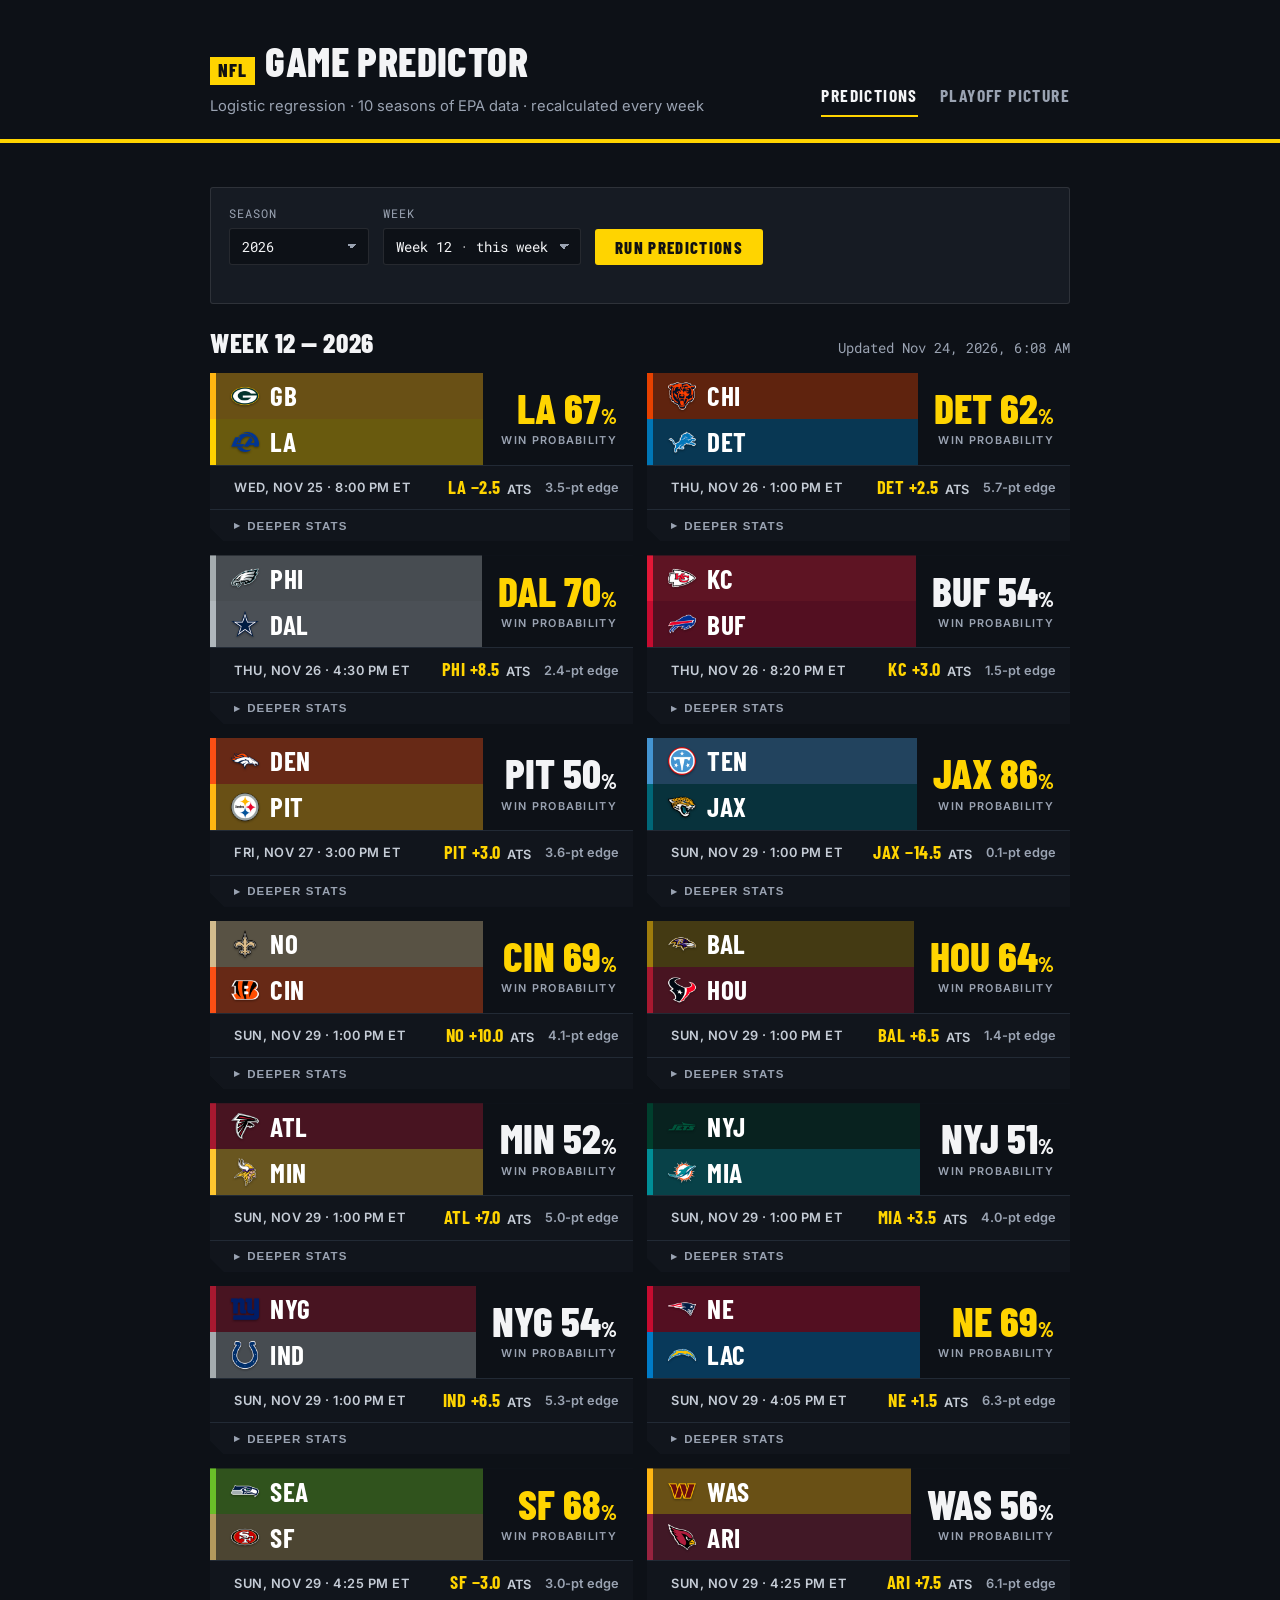
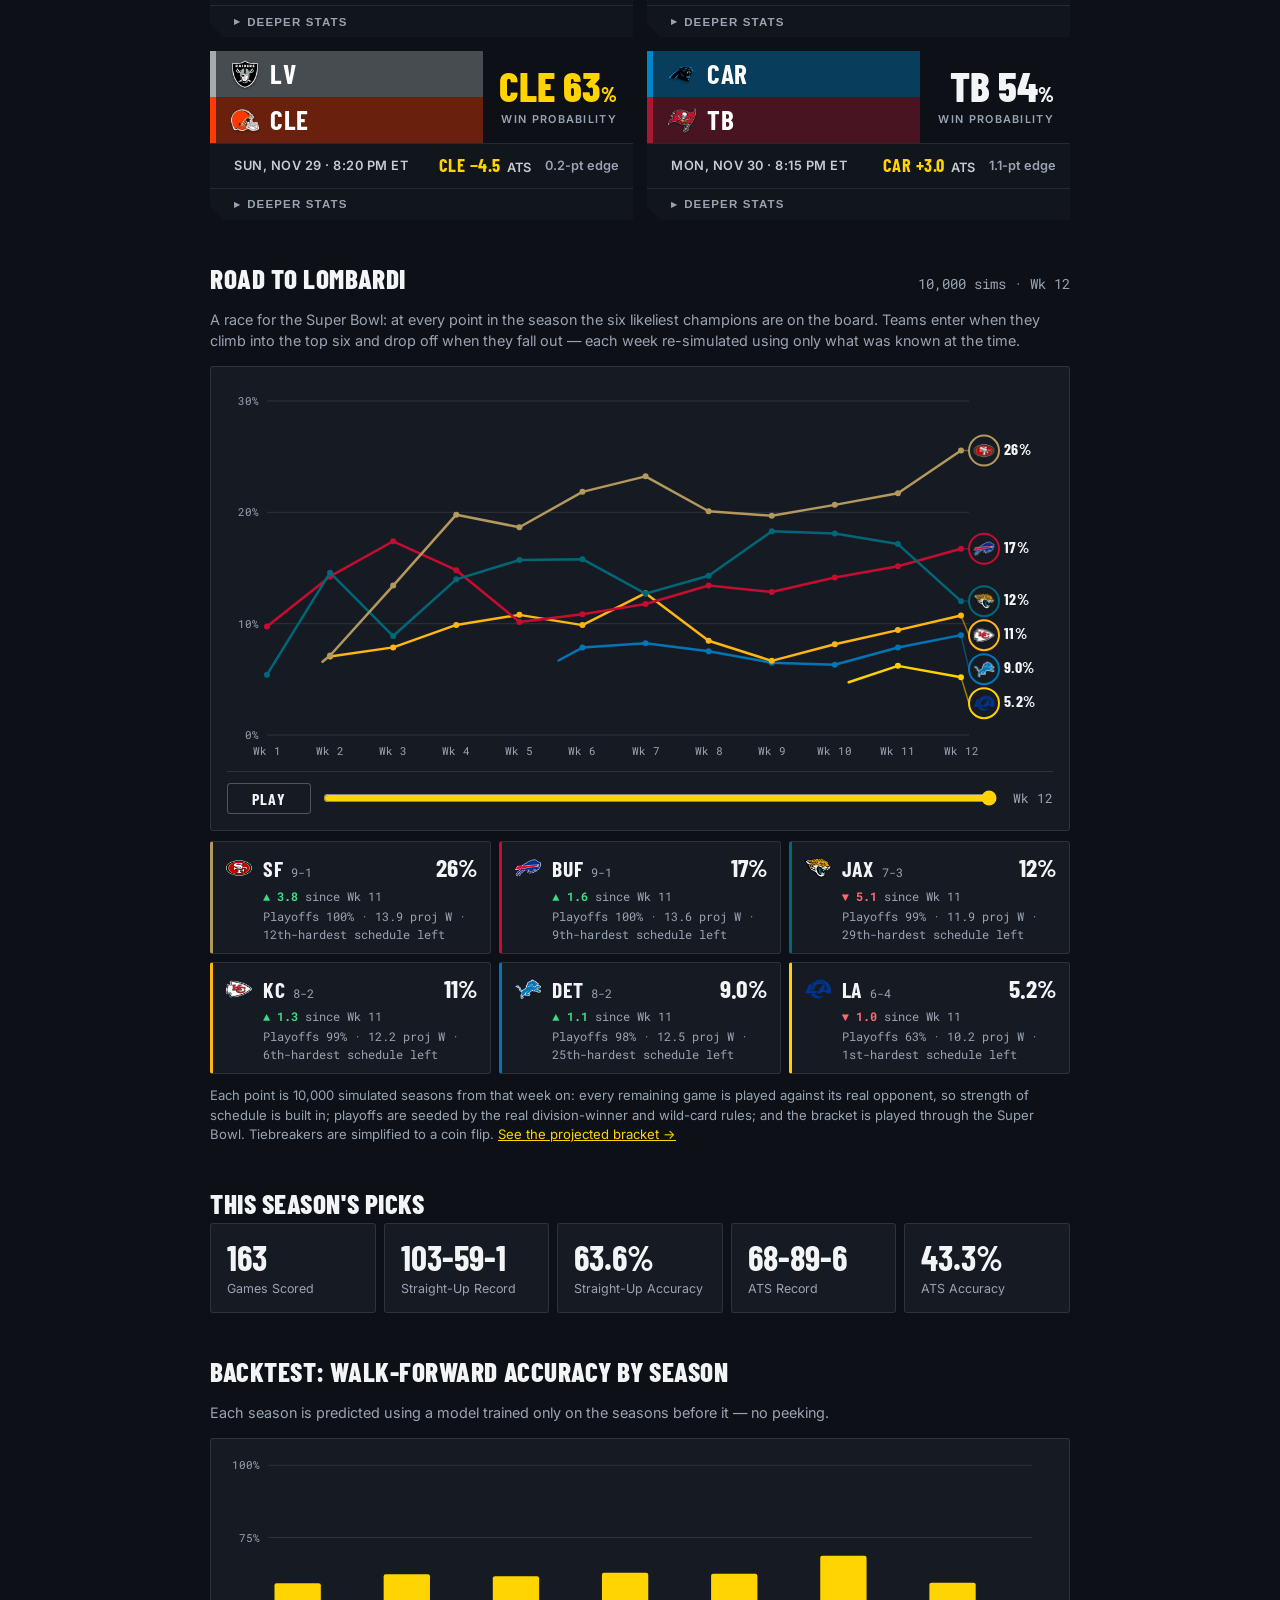
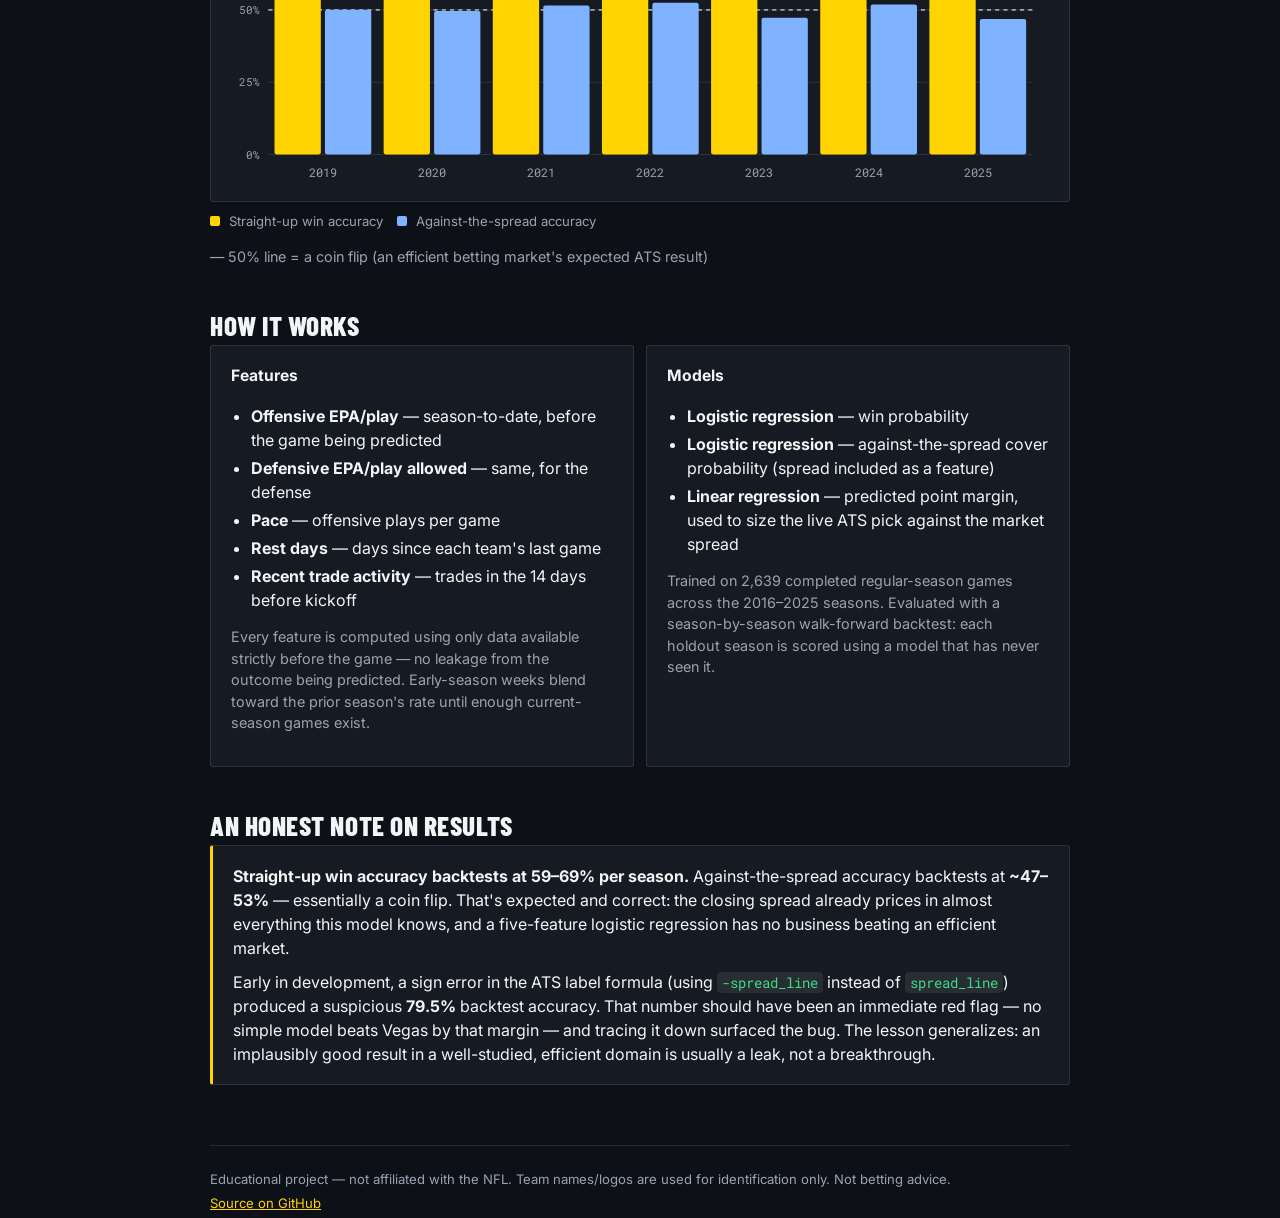
==== commit 593a19ab: "Fix audit findings: honest ATS backtest, pre-game history, faster export - Backtest ATS now grades t" ====
--- a/docs/index.html
+++ b/docs/index.html
@@ -19,7 +19,7 @@
 <link rel="preconnect" href="https://fonts.gstatic.com" crossorigin>
 <link href="https://fonts.googleapis.com/css2?family=Barlow+Condensed:wght@500;600;700;800&family=Inter:wght@400;600;700&family=Roboto+Mono:wght@400;600;700&display=swap" rel="stylesheet">
 <!-- Bump ?v= on every CSS/JS change so browsers don't pair new HTML with a cached old file. -->
-<link rel="stylesheet" href="style.css?v=2026-10-28.3">
+<link rel="stylesheet" href="style.css?v=2026-11-23.1">
 </head>
 <body>
 
@@ -135,7 +135,7 @@
   <section id="honest-results">
     <h2>An Honest Note on Results</h2>
     <div class="callout">
-      <p><strong>Straight-up win accuracy backtests at 59–69% per season.</strong> Against-the-spread accuracy backtests at <strong>~49–53%</strong> — essentially a coin flip. That's expected and correct: the closing spread already prices in almost everything this model knows, and a five-feature logistic regression has no business beating an efficient market.</p>
+      <p><strong>Straight-up win accuracy backtests at 59–69% per season.</strong> Against-the-spread accuracy backtests at <strong>~47–53%</strong> — essentially a coin flip. That's expected and correct: the closing spread already prices in almost everything this model knows, and a five-feature logistic regression has no business beating an efficient market.</p>
       <p>Early in development, a sign error in the ATS label formula (using <code>-spread_line</code> instead of <code>spread_line</code>) produced a suspicious <strong>79.5%</strong> backtest accuracy. That number should have been an immediate red flag — no simple model beats Vegas by that margin — and tracing it down surfaced the bug. The lesson generalizes: an implausibly good result in a well-studied, efficient domain is usually a leak, not a breakthrough.</p>
     </div>
   </section>
@@ -147,6 +147,6 @@
 
 </main>
 
-<script src="app.js?v=2026-10-28.3"></script>
+<script src="app.js?v=2026-11-23.1"></script>
 </body>
 </html>
